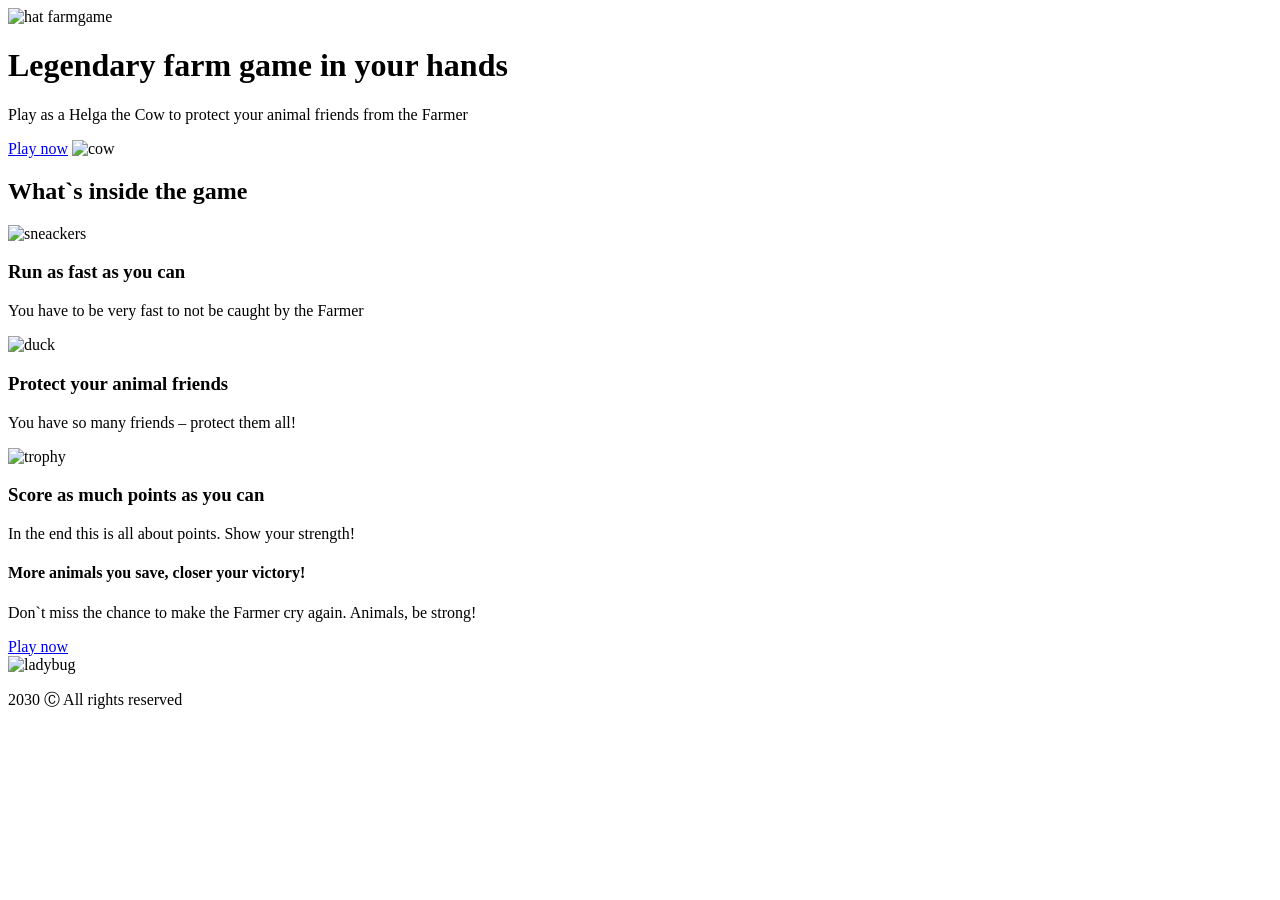
==== farmgame.html @ cf4c0a8d "Add files via upload" ====
<!DOCTYPE html>
<html lang="en">
<head>
    <meta charset="UTF-8">
    <meta http-equiv="X-UA-Compatible" content="IE=edge">
    <meta name="viewport" content="width=device-width, initial-scale=1.0">
    <link rel="preconnect" href="https://fonts.googleapis.com"> 
    <link rel="preconnect" href="https://fonts.gstatic.com" crossorigin> 
    <link href="https://fonts.googleapis.com/css2?family=Montserrat:wght@400;700&family=Oxygen&display=swap" rel="stylesheet">
    <link rel="stylesheet" href="css/farmgame.css">
    <title>Farmgame</title>
</head>

<body>
	<header>
		<div class="container">
			<img src="img/hat.png" alt="hat" class="hat">
			<span class="logoname">farmgame</span> 
			<div class="wrapper">
				<h1>Legendary farm game in your hands</h1>
				<p class="headertext">Play as a Helga the Cow to protect your animal friends from the Farmer</p>
				<a href="#" class="button">Play now</a>
				<img src="img/image.png" alt="cow" class="cow">
			</div>
		</div>	
	</header>

	<section class="gamefeatures">
			<h2>What`s inside the game</h2>
                <div class="container2">			
					<div class="feature">
						<span><img src="img/sneackers.png" alt="sneackers" class="icons"></span>
						<div class="feature-wrap">
						<h3 class="feature-title">Run as fast as you can</h3>
						<p class="feature-text">You have to be very fast to not be caught by the Farmer</p>
						</div>
					</div>

					<div class="feature">
						<span><img src="img/duck.png" alt="duck" class="icons"></span>
						<div class="feature-wrap">
						<h3 class="feature-title">Protect your animal friends</h3>
						<p class="feature-text">You have so many friends – protect them all!</p>
						</div>
					</div>

					<div class="feature">
						<span><img src="img/trophy.png" alt="trophy" class="icons"></span>
						<div class="feature-wrap">
						<h3 class="feature-title">Score as much points as you can</h3>
						<p class="feature-text">In the end this is all about points. Show your strength!</p>
						</div>
					</div>
				</div>
	</section>

	<section>
		<div class="action-container">
			<div class="action-wrap">
				<h4>More animals you save, closer your victory!</h4>
				<p class="action-text">Don`t miss the chance to make the Farmer cry again. Animals, be strong!</p>
				<a href="#" class="button2">Play now</a>
			</div>
			<img src="img/ladybug.png" alt="ladybug" class="ladybug">
		</div>
	</section>

	<footer>
		<p class="footer">2030 Ⓒ All rights reserved</p>
	</footer>


</body>
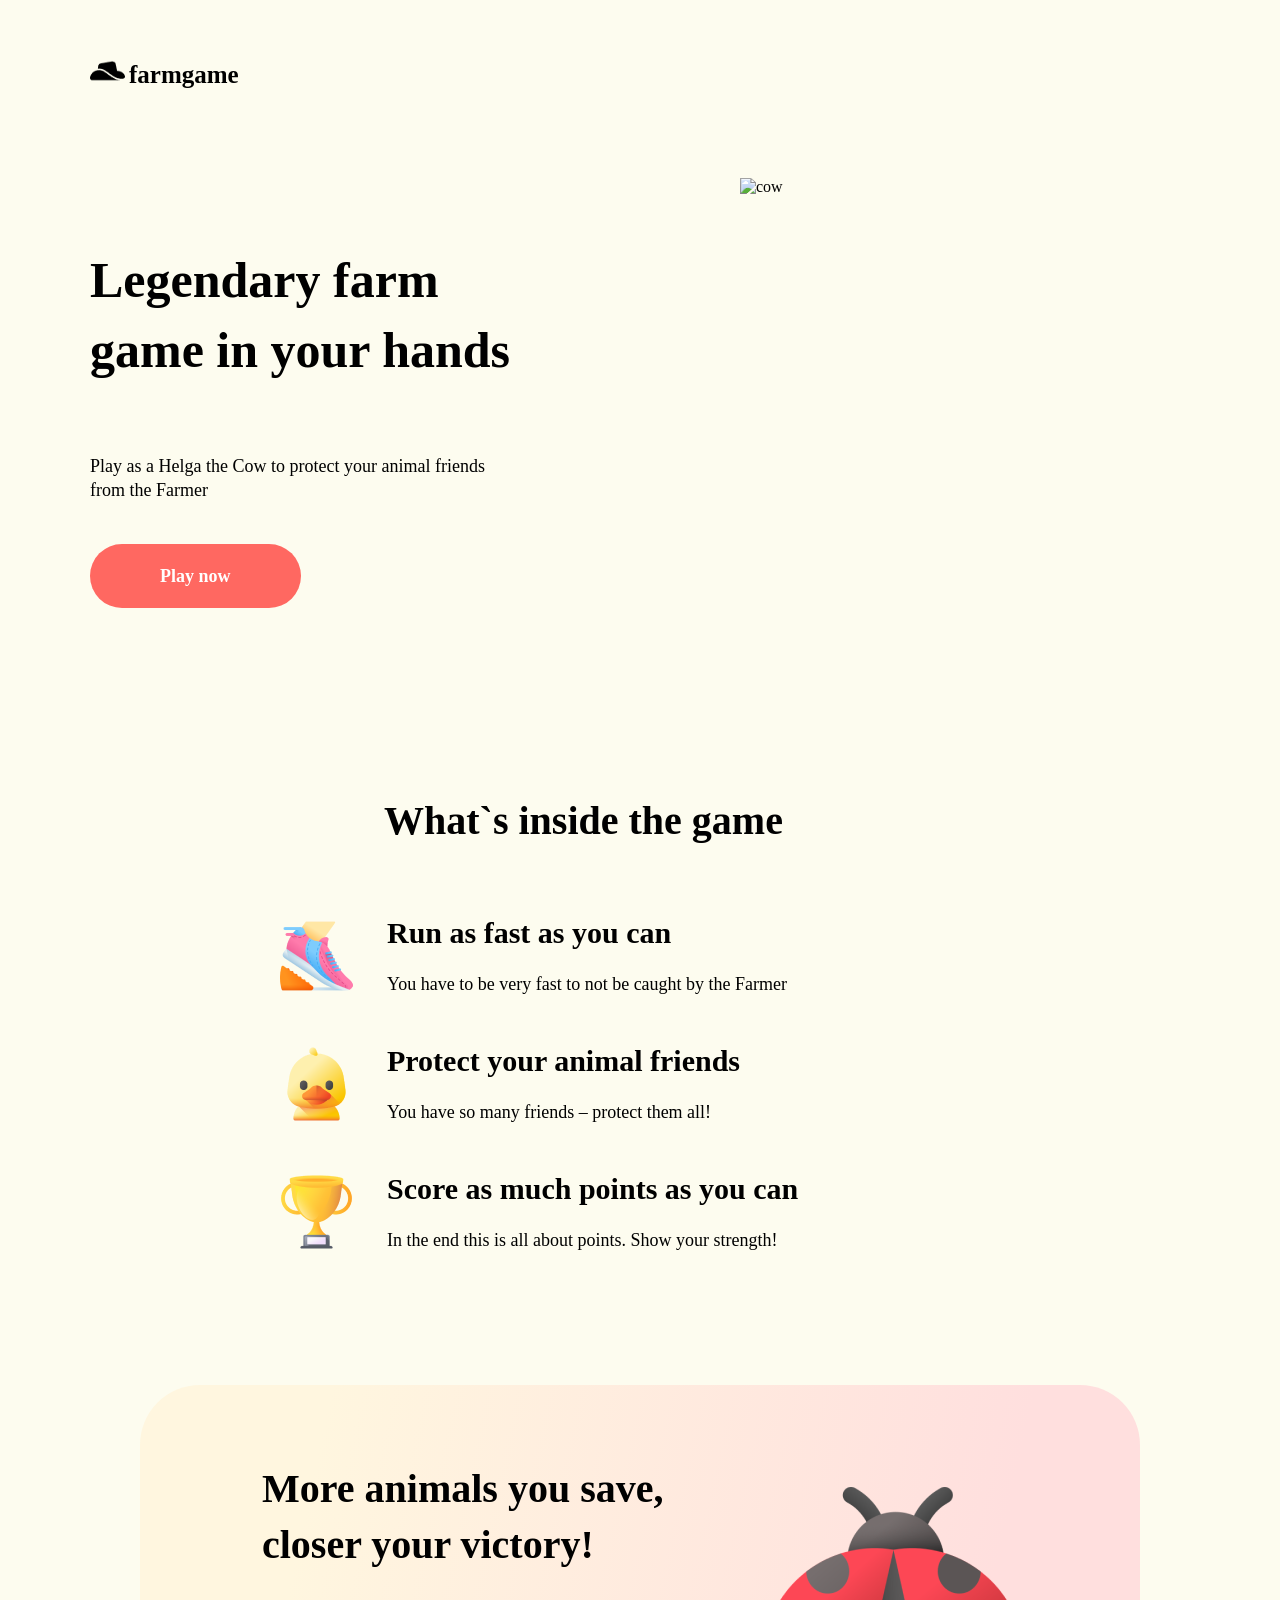
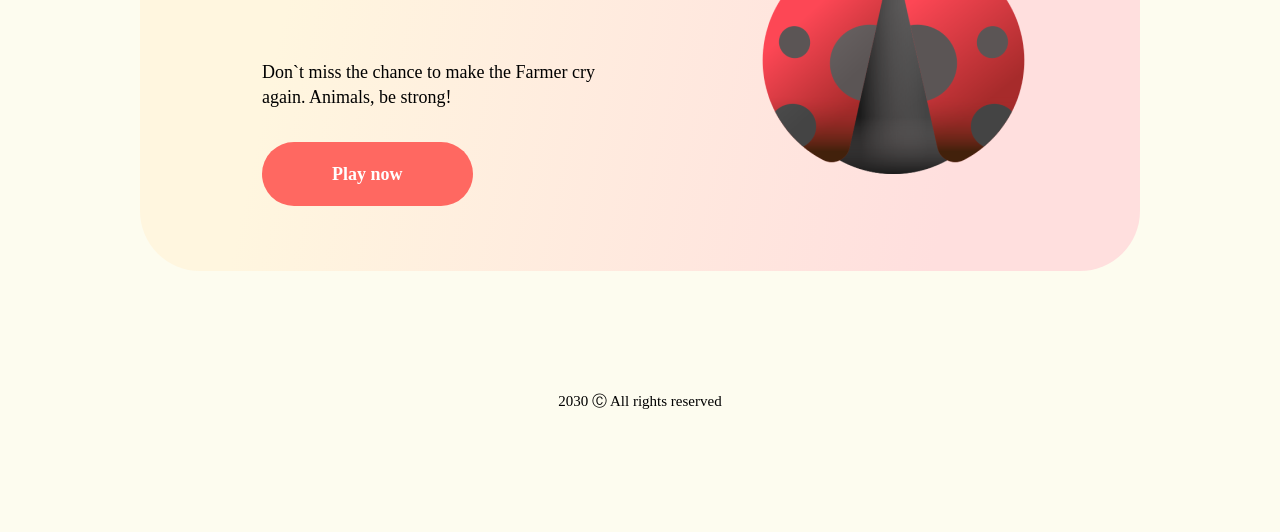
==== commit a9a32527: "Update farmgame.html" ====
--- a/farmgame.html
+++ b/farmgame.html
@@ -7,14 +7,14 @@
     <link rel="preconnect" href="https://fonts.googleapis.com"> 
     <link rel="preconnect" href="https://fonts.gstatic.com" crossorigin> 
     <link href="https://fonts.googleapis.com/css2?family=Montserrat:wght@400;700&family=Oxygen&display=swap" rel="stylesheet">
-    <link rel="stylesheet" href="css/farmgame.css">
+    <link rel="stylesheet" href="farmgame.css">
     <title>Farmgame</title>
 </head>
 
 <body>
 	<header>
 		<div class="container">
-			<img src="img/hat.png" alt="hat" class="hat">
+			<img src="hat.png" alt="hat" class="hat">
 			<span class="logoname">farmgame</span> 
 			<div class="wrapper">
 				<h1>Legendary farm game in your hands</h1>
@@ -29,7 +29,7 @@
 			<h2>What`s inside the game</h2>
                 <div class="container2">			
 					<div class="feature">
-						<span><img src="img/sneackers.png" alt="sneackers" class="icons"></span>
+						<span><img src="sneackers.png" alt="sneackers" class="icons"></span>
 						<div class="feature-wrap">
 						<h3 class="feature-title">Run as fast as you can</h3>
 						<p class="feature-text">You have to be very fast to not be caught by the Farmer</p>
@@ -37,7 +37,7 @@
 					</div>
 
 					<div class="feature">
-						<span><img src="img/duck.png" alt="duck" class="icons"></span>
+						<span><img src="duck.png" alt="duck" class="icons"></span>
 						<div class="feature-wrap">
 						<h3 class="feature-title">Protect your animal friends</h3>
 						<p class="feature-text">You have so many friends – protect them all!</p>
@@ -45,7 +45,7 @@
 					</div>
 
 					<div class="feature">
-						<span><img src="img/trophy.png" alt="trophy" class="icons"></span>
+						<span><img src="trophy.png" alt="trophy" class="icons"></span>
 						<div class="feature-wrap">
 						<h3 class="feature-title">Score as much points as you can</h3>
 						<p class="feature-text">In the end this is all about points. Show your strength!</p>
@@ -61,7 +61,7 @@
 				<p class="action-text">Don`t miss the chance to make the Farmer cry again. Animals, be strong!</p>
 				<a href="#" class="button2">Play now</a>
 			</div>
-			<img src="img/ladybug.png" alt="ladybug" class="ladybug">
+			<img src="ladybug.png" alt="ladybug" class="ladybug">
 		</div>
 	</section>
 
--- a/farmgame.css
+++ b/farmgame.css
@@ -0,0 +1,240 @@
+*{
+	box-sizing: border-box;
+}
+
+body{
+	background-color: #FDFCEF;
+}
+
+.container{
+	max-width: 1100px;
+	margin: 0 auto;
+}	
+
+header{
+	margin-top: 60px;
+}
+.hat{
+	width: 35px;
+	height: 22.81px;
+}
+
+.logoname{
+	width: 137px;
+	height: 30px;
+	font-family: 'Montserrat';
+	font-style: normal;
+	font-weight: 700;
+	font-size: 25px;
+	line-height: 30px;
+	color: #000000;
+	flex: none;
+	order: 1;
+}
+
+.wrapper{
+	margin: 0;
+}
+
+h1{
+	display: flex;
+	flex-direction: row;
+	justify-content: space-between;
+	align-items: center;
+	padding: 0px;
+	column-gap:  176px;
+	width: 465px;
+	height: 210px;
+	font-family: 'Montserrat';
+	font-style: normal;
+	font-weight: 700;
+	font-size: 50px;
+	line-height: 140%;
+	padding-top: 172px;
+	margin-bottom: 0;
+}
+
+.headertext{
+	width: 423px;
+	height: 50px;
+	font-family: 'Montserrat';
+	font-style: normal;
+	font-weight: 500;
+	font-size: 18px;
+	line-height: 136.7%;
+	color: #000000;
+	margin-top: 60px;
+	padding-top: 60px;
+	margin-bottom: 110px;
+}
+
+.cow{
+	width: 465px;
+	height: 465px;
+	margin-left: 650px;
+	margin-top: -410px;
+	display: flex;
+}	
+
+.button{
+	background-color: #FF6861;
+	color: white;
+	padding: 22px 70px;
+	width: 227px;
+	height: 69px;
+	text-decoration: none;
+	font-family: 'Montserrat';
+	font-style: normal;
+	font-weight: 700;
+	font-size: 18px;
+	line-height: 136.7%;
+	border-radius: 100px;
+
+}
+
+.gamefeatures{
+	margin: 0 auto;
+	width: 720px;
+	height: 442px;
+	margin-bottom: 0px;
+	margin-top: 150px;
+}
+
+h2{
+	width: 512px;
+	height: 56px;
+	font-family: 'Montserrat';
+	font-style: normal;
+	font-weight: 700;
+	font-size: 40px;
+	line-height: 140%;
+	color: #000000;
+	margin: 0 auto;
+}
+
+.icon{
+	width: 73px;
+	height: 73px;
+	flex: none;
+	order: 0;
+	flex-grow: 0;
+	margin: 72.5px 31px;
+	margin-top: 128.5px;
+}
+
+.feature{
+	margin-top: 50px;
+}
+
+.feature-wrap{
+	margin-left: 107px;
+	margin-top: -85px;
+}
+
+.feature-title{
+	height: 42px;
+	font-family: 'Montserrat';
+	font-style: normal;
+	font-weight: 700;
+	font-size: 30px;
+	line-height: 140%;
+	color: #000000;
+	margin: 0;
+	margin-bottom: 11px;
+}
+
+.feature-text{
+	width: 613px;
+	height: 25px;
+	font-family: 'Montserrat';
+	font-style: normal;
+	font-weight: 500;
+	font-size: 18px;
+	line-height: 136.7%;
+	color: #000000;
+}
+
+.container2{
+	column-gap: 46px;
+	padding-top: 20px;
+}
+
+.action-container{
+	margin: 0 auto;
+	margin-top: 150px;
+	width: 1000px;
+	height: 486px;
+	background: linear-gradient(102deg, #FFF6DF 17.38%, #FFDFDE 81.25%);
+	border-radius: 60px;
+}
+
+.action-wrap{
+
+}
+
+h4{
+	width: 475px;
+	height: 168px;
+	font-family: 'Montserrat';
+	font-style: normal;
+	font-weight: 700;
+	font-size: 40px;
+	line-height: 140%;
+	color: #000000;
+	padding-top: 76px; 
+	margin-left: 122px;
+}
+
+.action-text{
+	width: 371px;
+	height: 50px;
+	font-family: 'Montserrat';
+	font-style: normal;
+	font-weight: 500;
+	font-size: 18px;
+	line-height: 136.7%;
+	color: #000000;
+	margin-left: 122px;
+	padding-top: 54px;
+	padding-bottom: 84px;
+}
+
+.button2{
+	background-color: #FF6861;
+	color: white;
+	padding: 22px 70px;
+	width: 227px;
+	height: 69px;
+	text-decoration: none;
+	font-family: 'Montserrat';
+	font-style: normal;
+	font-weight: 700;
+	font-size: 18px;
+	line-height: 136.7%;
+	border-radius: 100px;
+	margin-left: 122px;
+}
+
+.ladybug{
+	position: absolute;
+	width: 287px;
+	height: 287px;
+	margin-top: -300px;
+	margin-left: 610px; 
+}
+
+.footer{
+	width: 198px;
+	height: 21px;
+	font-family: 'Montserrat';
+	font-style: normal;
+	font-weight: 500;
+	font-size: 15px;
+	line-height: 136.7%;
+	text-align: center;
+	color: #000000;
+	margin: 0 auto;
+	margin-top: 120px;
+	margin-bottom: 120px;
+}
+
